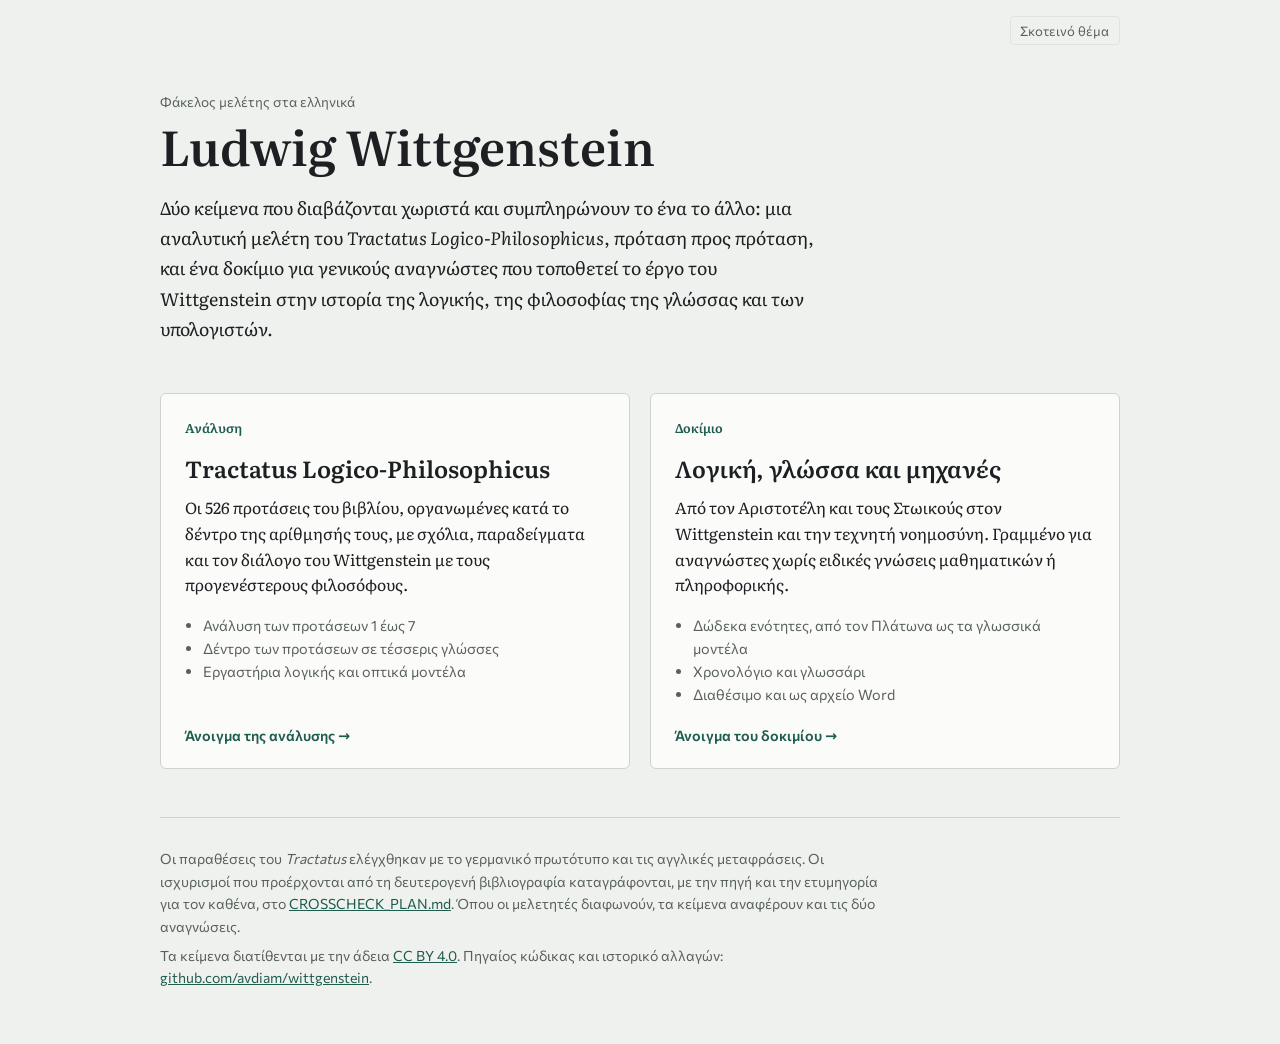
==== docs/index.html @ a24dbe30 "Publish as a site: essay page, cover page, docs/ for GitHub Pages - tools/build_essay_html.py genera" ====
<!DOCTYPE html>
<!-- Cover page of the site. Hand-written; the two pages it links to are generated
     (tractatus.html in part, essay.html entirely). Same design tokens as both. -->
<html lang="el">
<head>
<meta charset="UTF-8">
<meta name="viewport" content="width=device-width, initial-scale=1.0">
<title>Wittgenstein: φάκελος μελέτης</title>
<meta name="description" content="Ελληνικό υλικό μελέτης: ανάλυση του Tractatus Logico-Philosophicus του Wittgenstein και δοκίμιο για την ιστορία της λογικής, της γλώσσας και των υπολογιστών.">
<link rel="preconnect" href="https://fonts.googleapis.com">
<link rel="preconnect" href="https://fonts.gstatic.com" crossorigin>
<link href="https://fonts.googleapis.com/css2?family=Commissioner:wght@400..700&family=Literata:ital,opsz,wght@0,7..72,400..700;1,7..72,400..700&display=swap" rel="stylesheet">
<script>
  (function () {
    var mode = null;
    try { mode = localStorage.getItem('hw-tlp-theme'); } catch (e) {}
    if (mode !== 'dark' && mode !== 'light') {
      mode = window.matchMedia && window.matchMedia('(prefers-color-scheme: dark)').matches ? 'dark' : 'light';
    }
    if (mode === 'dark') document.documentElement.classList.add('dark');
  })();
</script>
<style>
  :root {
    --background: #eff1ee; --content: #fbfbf9; --border: #cdd3cd; --border-soft: #e0e4df;
    --foreground: #1c2022; --muted-foreground: #57605d;
    --primary: #1e5c4e; --primary-soft: rgba(30, 92, 78, 0.10); --secondary: #eceeea;
    --radius: 6px;
    --font-sans: 'Commissioner', 'Segoe UI', system-ui, -apple-system, Roboto, sans-serif;
    --font-serif: 'Literata', 'Palatino Linotype', Georgia, 'Times New Roman', serif;
  }
  html.dark {
    --background: #131618; --content: #1a1e20; --border: #333a3d; --border-soft: #262c2f;
    --foreground: #e3e6e2; --muted-foreground: #9aa4a2;
    --primary: #86cdb5; --primary-soft: rgba(134, 205, 181, 0.13); --secondary: #23282b;
  }
  * { box-sizing: border-box; }
  body { margin: 0; background: var(--background); color: var(--foreground); font-family: var(--font-sans); }
  a { color: var(--primary); }
  :focus-visible { outline: 2px solid var(--primary); outline-offset: 2px; }
  .wrap { max-width: 62rem; margin: 0 auto; padding: 0 1rem; }
  .top { display: flex; justify-content: flex-end; padding: 1rem 0 0; }
  .theme { font: inherit; font-size: .82rem; color: var(--muted-foreground); background: none; border: 1px solid var(--border-soft); border-radius: 4px; padding: .35rem .6rem; cursor: pointer; }
  .theme:hover { color: var(--foreground); border-color: var(--border); }
  header.cover { padding: 3rem 0 2rem; }
  .kicker { font-size: .85rem; color: var(--muted-foreground); margin: 0 0 .6rem; }
  h1 { font-family: var(--font-serif); font-weight: 600; font-size: clamp(2rem, 4.5vw, 3rem); line-height: 1.1; margin: 0; }
  .intro { font-family: var(--font-serif); font-size: 1.12rem; line-height: 1.7; max-width: 42rem; margin: 1.25rem 0 0; }
  .cards { display: grid; grid-template-columns: repeat(auto-fit, minmax(18rem, 1fr)); gap: 1.25rem; margin: 1rem 0 3rem; }
  .card { display: flex; flex-direction: column; background: var(--content); border: 1px solid var(--border); border-radius: var(--radius); padding: 1.5rem; text-decoration: none; color: var(--foreground); transition: border-color .15s ease, background .15s ease; }
  .card:hover { border-color: var(--primary); background: var(--primary-soft); }
  .card-label { font-size: .8rem; color: var(--primary); font-weight: 600; margin: 0 0 .5rem; }
  .card h2 { font-family: var(--font-serif); font-weight: 600; font-size: 1.45rem; line-height: 1.25; margin: 0 0 .75rem; }
  .card p { font-family: var(--font-serif); line-height: 1.6; margin: 0 0 1rem; }
  .card ul { margin: 0 0 1.25rem; padding-left: 1.1rem; font-size: .9rem; line-height: 1.6; color: var(--muted-foreground); }
  .card .go { margin-top: auto; font-size: .9rem; font-weight: 600; color: var(--primary); }
  .about { border-top: 1px solid var(--border); padding: 1.5rem 0 3rem; color: var(--muted-foreground); font-size: .88rem; line-height: 1.6; }
  .about p { margin: .4rem 0; max-width: 46rem; }
</style>
</head>
<body>
<div class="wrap">
  <div class="top"><button type="button" class="theme" id="themeBtn" onclick="toggleTheme()">Σκοτεινό θέμα</button></div>

  <header class="cover">
    <p class="kicker">Φάκελος μελέτης στα ελληνικά</p>
    <h1>Ludwig Wittgenstein</h1>
    <p class="intro">Δύο κείμενα που διαβάζονται χωριστά και συμπληρώνουν το ένα το άλλο: μια αναλυτική μελέτη του <em>Tractatus Logico-Philosophicus</em>, πρόταση προς πρόταση, και ένα δοκίμιο για γενικούς αναγνώστες που τοποθετεί το έργο του Wittgenstein στην ιστορία της λογικής, της φιλοσοφίας της γλώσσας και των υπολογιστών.</p>
  </header>

  <main class="cards">
    <a class="card" href="tractatus.html">
      <p class="card-label">Ανάλυση</p>
      <h2>Tractatus Logico-Philosophicus</h2>
      <p>Οι 526 προτάσεις του βιβλίου, οργανωμένες κατά το δέντρο της αρίθμησής τους, με σχόλια, παραδείγματα και τον διάλογο του Wittgenstein με τους προγενέστερους φιλοσόφους.</p>
      <ul>
        <li>Ανάλυση των προτάσεων 1 έως 7</li>
        <li>Δέντρο των προτάσεων σε τέσσερις γλώσσες</li>
        <li>Εργαστήρια λογικής και οπτικά μοντέλα</li>
      </ul>
      <span class="go">Άνοιγμα της ανάλυσης →</span>
    </a>
    <a class="card" href="essay.html">
      <p class="card-label">Δοκίμιο</p>
      <h2>Λογική, γλώσσα και μηχανές</h2>
      <p>Από τον Αριστοτέλη και τους Στωικούς στον Wittgenstein και την τεχνητή νοημοσύνη. Γραμμένο για αναγνώστες χωρίς ειδικές γνώσεις μαθηματικών ή πληροφορικής.</p>
      <ul>
        <li>Δώδεκα ενότητες, από τον Πλάτωνα ως τα γλωσσικά μοντέλα</li>
        <li>Χρονολόγιο και γλωσσάρι</li>
        <li>Διαθέσιμο και ως αρχείο Word</li>
      </ul>
      <span class="go">Άνοιγμα του δοκιμίου →</span>
    </a>
  </main>

  <footer class="about">
    <p>Οι παραθέσεις του <em>Tractatus</em> ελέγχθηκαν με το γερμανικό πρωτότυπο και τις αγγλικές μεταφράσεις. Οι ισχυρισμοί που προέρχονται από τη δευτερογενή βιβλιογραφία καταγράφονται, με την πηγή και την ετυμηγορία για τον καθένα, στο <a href="https://github.com/avdiam/wittgenstein/blob/main/CROSSCHECK_PLAN.md">CROSSCHECK_PLAN.md</a>. Όπου οι μελετητές διαφωνούν, τα κείμενα αναφέρουν και τις δύο αναγνώσεις.</p>
    <p>Τα κείμενα διατίθενται με την άδεια <a href="https://creativecommons.org/licenses/by/4.0/deed.el">CC BY 4.0</a>. Πηγαίος κώδικας και ιστορικό αλλαγών: <a href="https://github.com/avdiam/wittgenstein">github.com/avdiam/wittgenstein</a>.</p>
  </footer>
</div>
<script>
  function setThemeLabel() {
    var dark = document.documentElement.classList.contains('dark');
    document.getElementById('themeBtn').textContent = dark ? 'Φωτεινό θέμα' : 'Σκοτεινό θέμα';
  }
  function toggleTheme() {
    var dark = document.documentElement.classList.toggle('dark');
    try { localStorage.setItem('hw-tlp-theme', dark ? 'dark' : 'light'); } catch (e) {}
    setThemeLabel();
  }
  setThemeLabel();
</script>
</body>
</html>
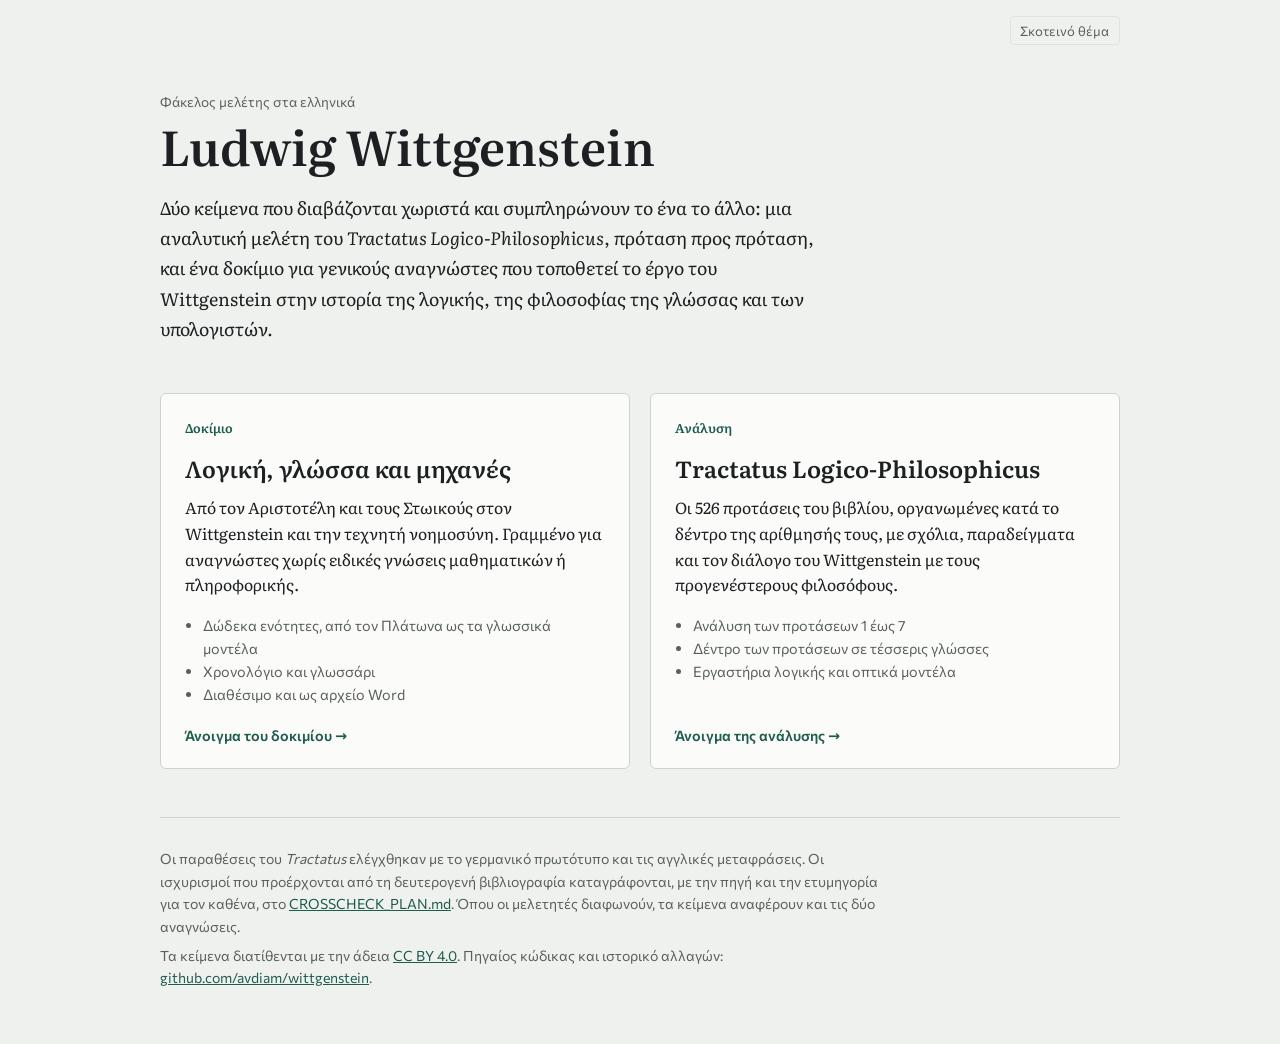
==== commit 42c338d2: "Light theme by default; justified essay on phones; essay card first Requests of the owner, 2026-11-1" ====
--- a/docs/index.html
+++ b/docs/index.html
@@ -14,9 +14,6 @@
   (function () {
     var mode = null;
     try { mode = localStorage.getItem('hw-tlp-theme'); } catch (e) {}
-    if (mode !== 'dark' && mode !== 'light') {
-      mode = window.matchMedia && window.matchMedia('(prefers-color-scheme: dark)').matches ? 'dark' : 'light';
-    }
     if (mode === 'dark') document.documentElement.classList.add('dark');
   })();
 </script>
@@ -69,6 +66,17 @@
   </header>
 
   <main class="cards">
+    <a class="card" href="essay.html">
+      <p class="card-label">Δοκίμιο</p>
+      <h2>Λογική, γλώσσα και μηχανές</h2>
+      <p>Από τον Αριστοτέλη και τους Στωικούς στον Wittgenstein και την τεχνητή νοημοσύνη. Γραμμένο για αναγνώστες χωρίς ειδικές γνώσεις μαθηματικών ή πληροφορικής.</p>
+      <ul>
+        <li>Δώδεκα ενότητες, από τον Πλάτωνα ως τα γλωσσικά μοντέλα</li>
+        <li>Χρονολόγιο και γλωσσάρι</li>
+        <li>Διαθέσιμο και ως αρχείο Word</li>
+      </ul>
+      <span class="go">Άνοιγμα του δοκιμίου →</span>
+    </a>
     <a class="card" href="tractatus.html">
       <p class="card-label">Ανάλυση</p>
       <h2>Tractatus Logico-Philosophicus</h2>
@@ -79,17 +87,6 @@
         <li>Εργαστήρια λογικής και οπτικά μοντέλα</li>
       </ul>
       <span class="go">Άνοιγμα της ανάλυσης →</span>
-    </a>
-    <a class="card" href="essay.html">
-      <p class="card-label">Δοκίμιο</p>
-      <h2>Λογική, γλώσσα και μηχανές</h2>
-      <p>Από τον Αριστοτέλη και τους Στωικούς στον Wittgenstein και την τεχνητή νοημοσύνη. Γραμμένο για αναγνώστες χωρίς ειδικές γνώσεις μαθηματικών ή πληροφορικής.</p>
-      <ul>
-        <li>Δώδεκα ενότητες, από τον Πλάτωνα ως τα γλωσσικά μοντέλα</li>
-        <li>Χρονολόγιο και γλωσσάρι</li>
-        <li>Διαθέσιμο και ως αρχείο Word</li>
-      </ul>
-      <span class="go">Άνοιγμα του δοκιμίου →</span>
     </a>
   </main>
 
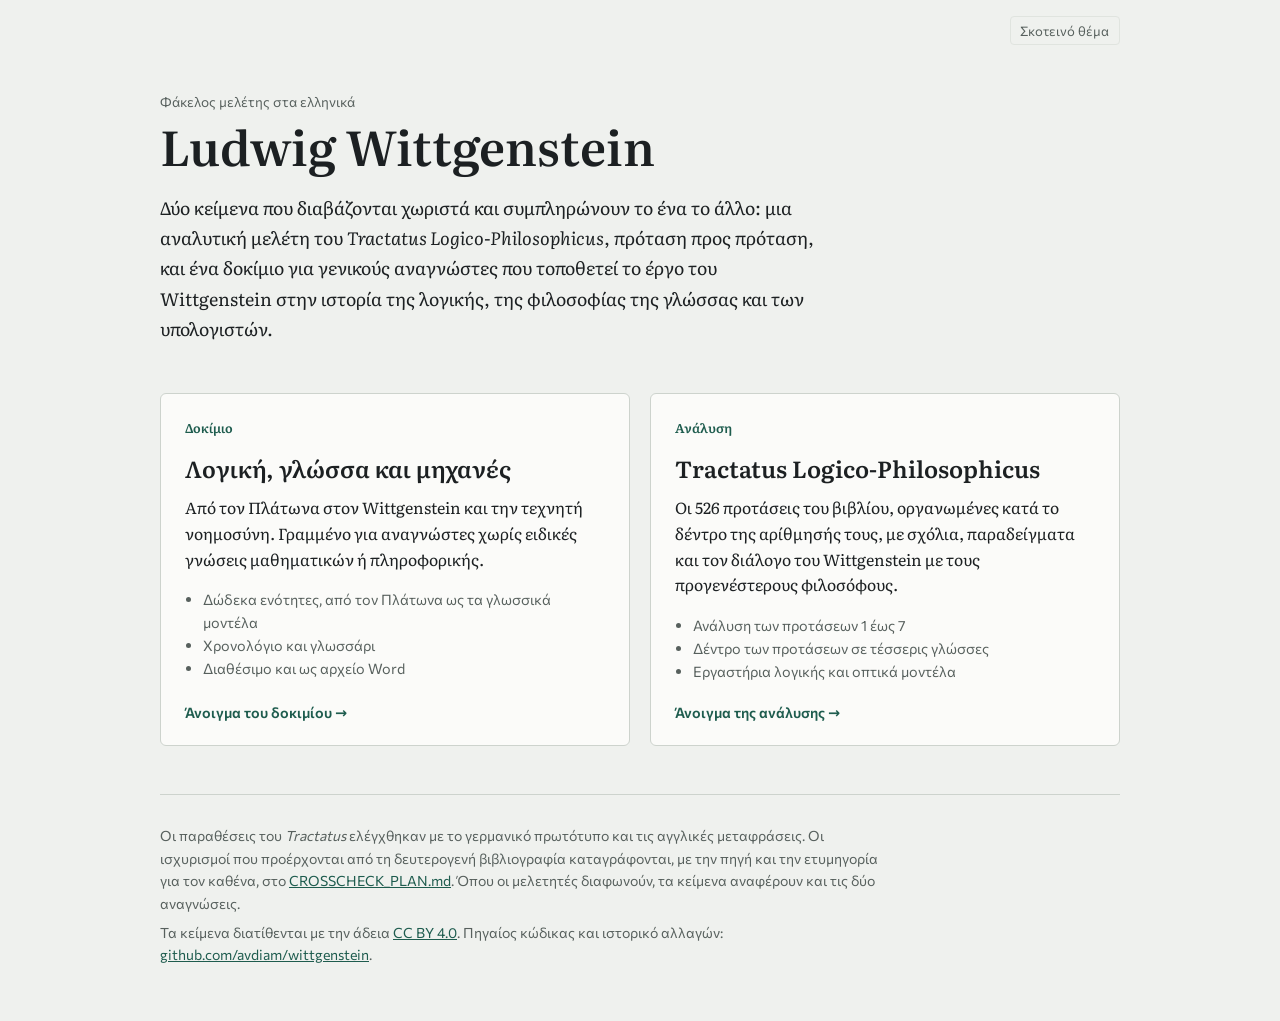
==== commit 408012fe: "Essay subtitle: from Plato to Wittgenstein and AI; TODO: owner's checks Section 1 opens with Plato, " ====
--- a/docs/index.html
+++ b/docs/index.html
@@ -69,7 +69,7 @@
     <a class="card" href="essay.html">
       <p class="card-label">Δοκίμιο</p>
       <h2>Λογική, γλώσσα και μηχανές</h2>
-      <p>Από τον Αριστοτέλη και τους Στωικούς στον Wittgenstein και την τεχνητή νοημοσύνη. Γραμμένο για αναγνώστες χωρίς ειδικές γνώσεις μαθηματικών ή πληροφορικής.</p>
+      <p>Από τον Πλάτωνα στον Wittgenstein και την τεχνητή νοημοσύνη. Γραμμένο για αναγνώστες χωρίς ειδικές γνώσεις μαθηματικών ή πληροφορικής.</p>
       <ul>
         <li>Δώδεκα ενότητες, από τον Πλάτωνα ως τα γλωσσικά μοντέλα</li>
         <li>Χρονολόγιο και γλωσσάρι</li>
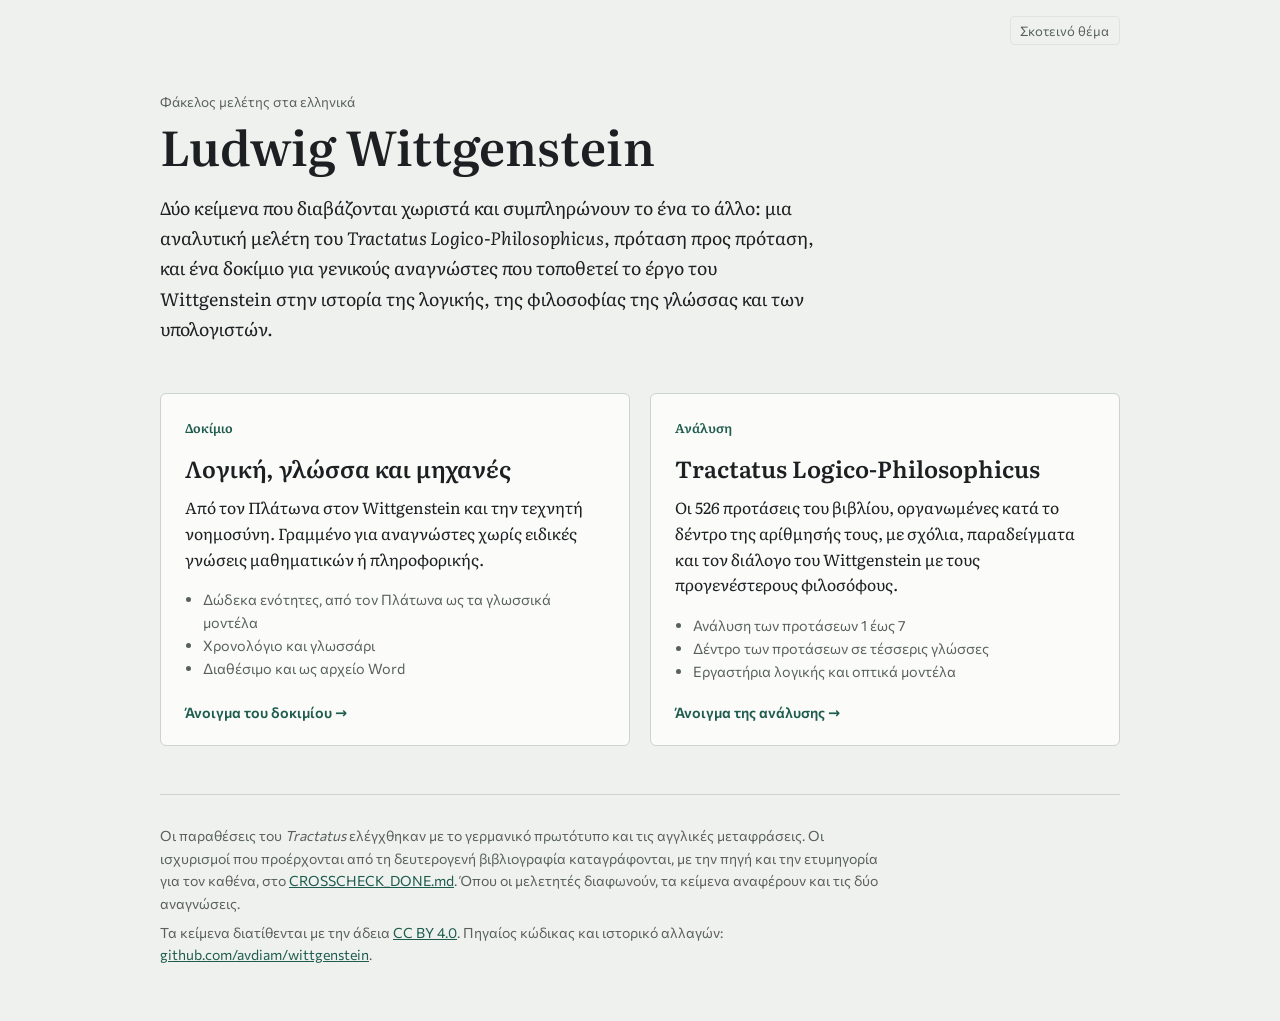
==== commit 6458ed25: "Split the notes into pending and done - TODO.md keeps only pending work; finished items move to DONE" ====
--- a/docs/index.html
+++ b/docs/index.html
@@ -91,7 +91,7 @@
   </main>
 
   <footer class="about">
-    <p>Οι παραθέσεις του <em>Tractatus</em> ελέγχθηκαν με το γερμανικό πρωτότυπο και τις αγγλικές μεταφράσεις. Οι ισχυρισμοί που προέρχονται από τη δευτερογενή βιβλιογραφία καταγράφονται, με την πηγή και την ετυμηγορία για τον καθένα, στο <a href="https://github.com/avdiam/wittgenstein/blob/main/CROSSCHECK_PLAN.md">CROSSCHECK_PLAN.md</a>. Όπου οι μελετητές διαφωνούν, τα κείμενα αναφέρουν και τις δύο αναγνώσεις.</p>
+    <p>Οι παραθέσεις του <em>Tractatus</em> ελέγχθηκαν με το γερμανικό πρωτότυπο και τις αγγλικές μεταφράσεις. Οι ισχυρισμοί που προέρχονται από τη δευτερογενή βιβλιογραφία καταγράφονται, με την πηγή και την ετυμηγορία για τον καθένα, στο <a href="https://github.com/avdiam/wittgenstein/blob/main/CROSSCHECK_DONE.md">CROSSCHECK_DONE.md</a>. Όπου οι μελετητές διαφωνούν, τα κείμενα αναφέρουν και τις δύο αναγνώσεις.</p>
     <p>Τα κείμενα διατίθενται με την άδεια <a href="https://creativecommons.org/licenses/by/4.0/deed.el">CC BY 4.0</a>. Πηγαίος κώδικας και ιστορικό αλλαγών: <a href="https://github.com/avdiam/wittgenstein">github.com/avdiam/wittgenstein</a>.</p>
   </footer>
 </div>
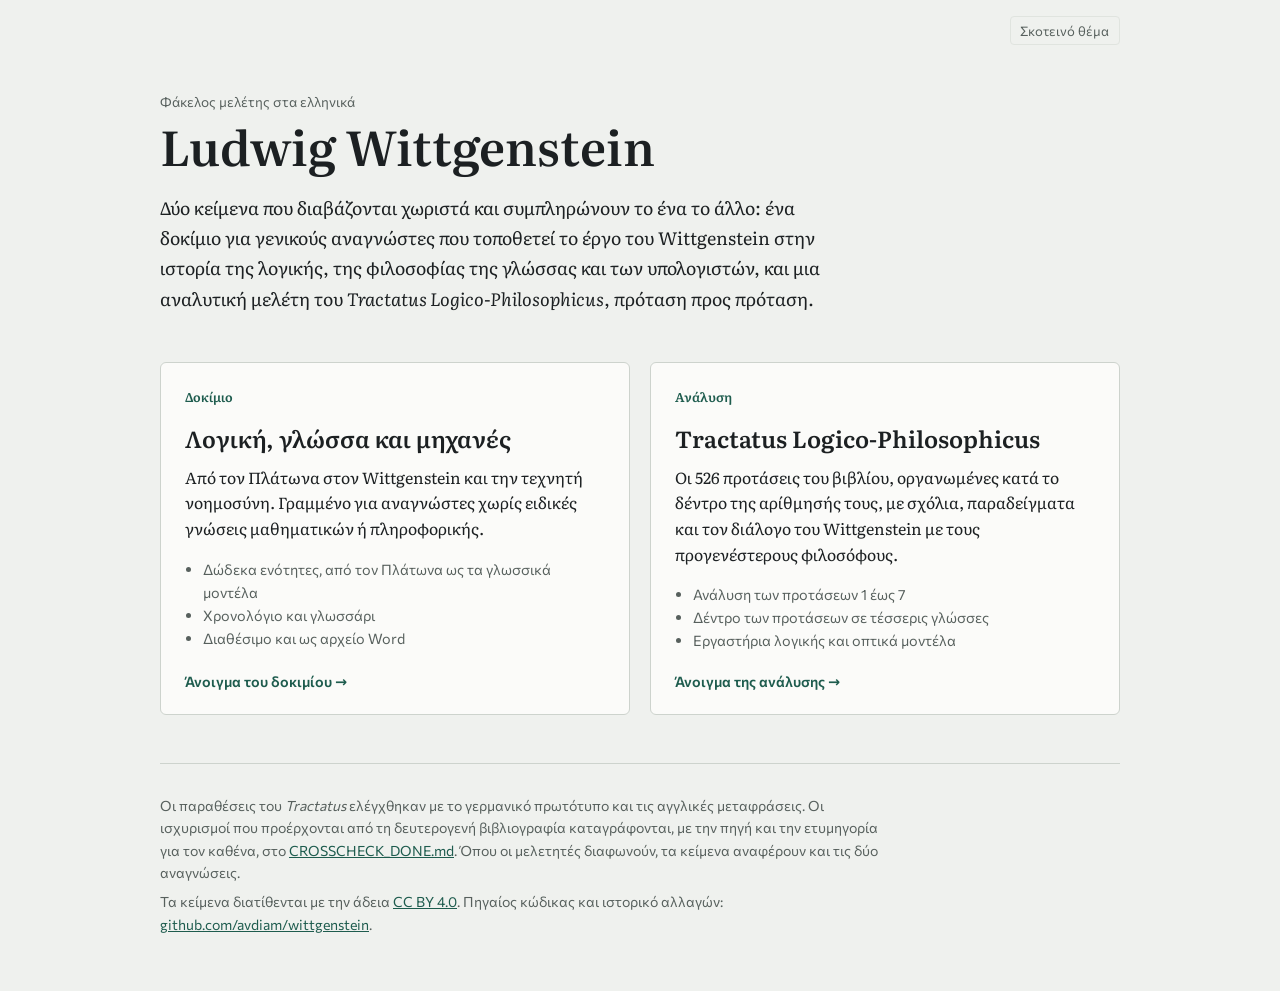
==== commit a1b59c6d: "Cover page: introduce the essay first, then the Tractatus study Co-Authored-By: Claude Opus 5.5 <nor" ====
--- a/docs/index.html
+++ b/docs/index.html
@@ -6,7 +6,7 @@
 <meta charset="UTF-8">
 <meta name="viewport" content="width=device-width, initial-scale=1.0">
 <title>Wittgenstein: φάκελος μελέτης</title>
-<meta name="description" content="Ελληνικό υλικό μελέτης: ανάλυση του Tractatus Logico-Philosophicus του Wittgenstein και δοκίμιο για την ιστορία της λογικής, της γλώσσας και των υπολογιστών.">
+<meta name="description" content="Ελληνικό υλικό μελέτης: δοκίμιο για την ιστορία της λογικής, της γλώσσας και των υπολογιστών και ανάλυση του Tractatus Logico-Philosophicus του Wittgenstein.">
 <link rel="preconnect" href="https://fonts.googleapis.com">
 <link rel="preconnect" href="https://fonts.gstatic.com" crossorigin>
 <link href="https://fonts.googleapis.com/css2?family=Commissioner:wght@400..700&family=Literata:ital,opsz,wght@0,7..72,400..700;1,7..72,400..700&display=swap" rel="stylesheet">
@@ -62,7 +62,7 @@
   <header class="cover">
     <p class="kicker">Φάκελος μελέτης στα ελληνικά</p>
     <h1>Ludwig Wittgenstein</h1>
-    <p class="intro">Δύο κείμενα που διαβάζονται χωριστά και συμπληρώνουν το ένα το άλλο: μια αναλυτική μελέτη του <em>Tractatus Logico-Philosophicus</em>, πρόταση προς πρόταση, και ένα δοκίμιο για γενικούς αναγνώστες που τοποθετεί το έργο του Wittgenstein στην ιστορία της λογικής, της φιλοσοφίας της γλώσσας και των υπολογιστών.</p>
+    <p class="intro">Δύο κείμενα που διαβάζονται χωριστά και συμπληρώνουν το ένα το άλλο: ένα δοκίμιο για γενικούς αναγνώστες που τοποθετεί το έργο του Wittgenstein στην ιστορία της λογικής, της φιλοσοφίας της γλώσσας και των υπολογιστών, και μια αναλυτική μελέτη του <em>Tractatus Logico-Philosophicus</em>, πρόταση προς πρόταση.</p>
   </header>
 
   <main class="cards">
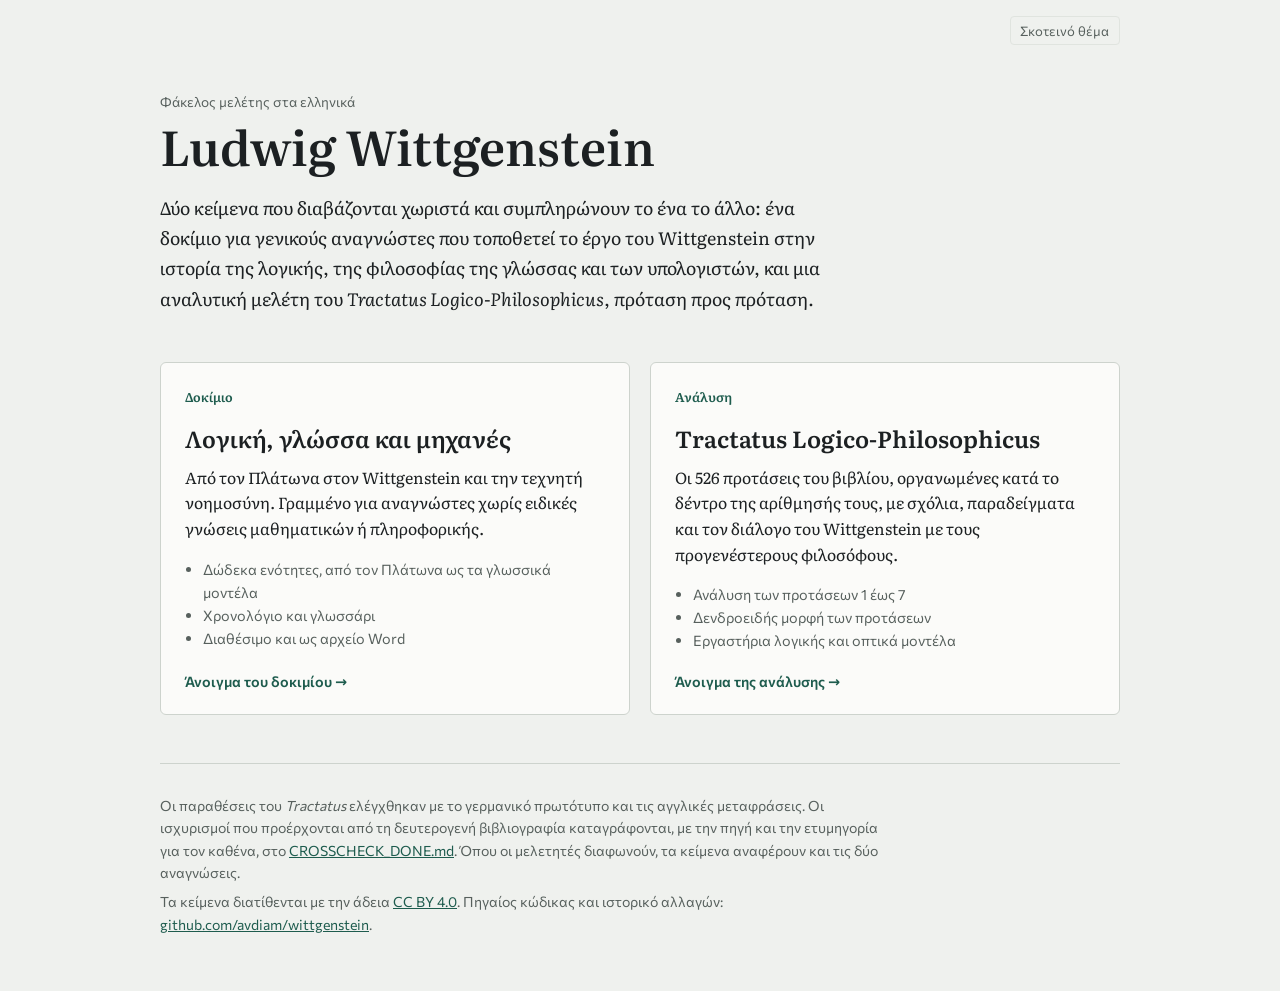
==== commit 0c26d883: "Stage 4: sync docs and cover page, visual polish and Chrome verification" ====
--- a/docs/index.html
+++ b/docs/index.html
@@ -1,6 +1,6 @@
 <!DOCTYPE html>
-<!-- Cover page of the site. Hand-written; the two pages it links to are generated
-     (tractatus.html in part, essay.html entirely). Same design tokens as both. -->
+<!-- Cover page of the site. Hand-written; the two pages it links to are
+     generated in full (tractatus.html and essay.html). Same design tokens as both. -->
 <html lang="el">
 <head>
 <meta charset="UTF-8">
@@ -83,7 +83,7 @@
       <p>Οι 526 προτάσεις του βιβλίου, οργανωμένες κατά το δέντρο της αρίθμησής τους, με σχόλια, παραδείγματα και τον διάλογο του Wittgenstein με τους προγενέστερους φιλοσόφους.</p>
       <ul>
         <li>Ανάλυση των προτάσεων 1 έως 7</li>
-        <li>Δέντρο των προτάσεων σε τέσσερις γλώσσες</li>
+        <li>Δενδροειδής μορφή των προτάσεων</li>
         <li>Εργαστήρια λογικής και οπτικά μοντέλα</li>
       </ul>
       <span class="go">Άνοιγμα της ανάλυσης →</span>
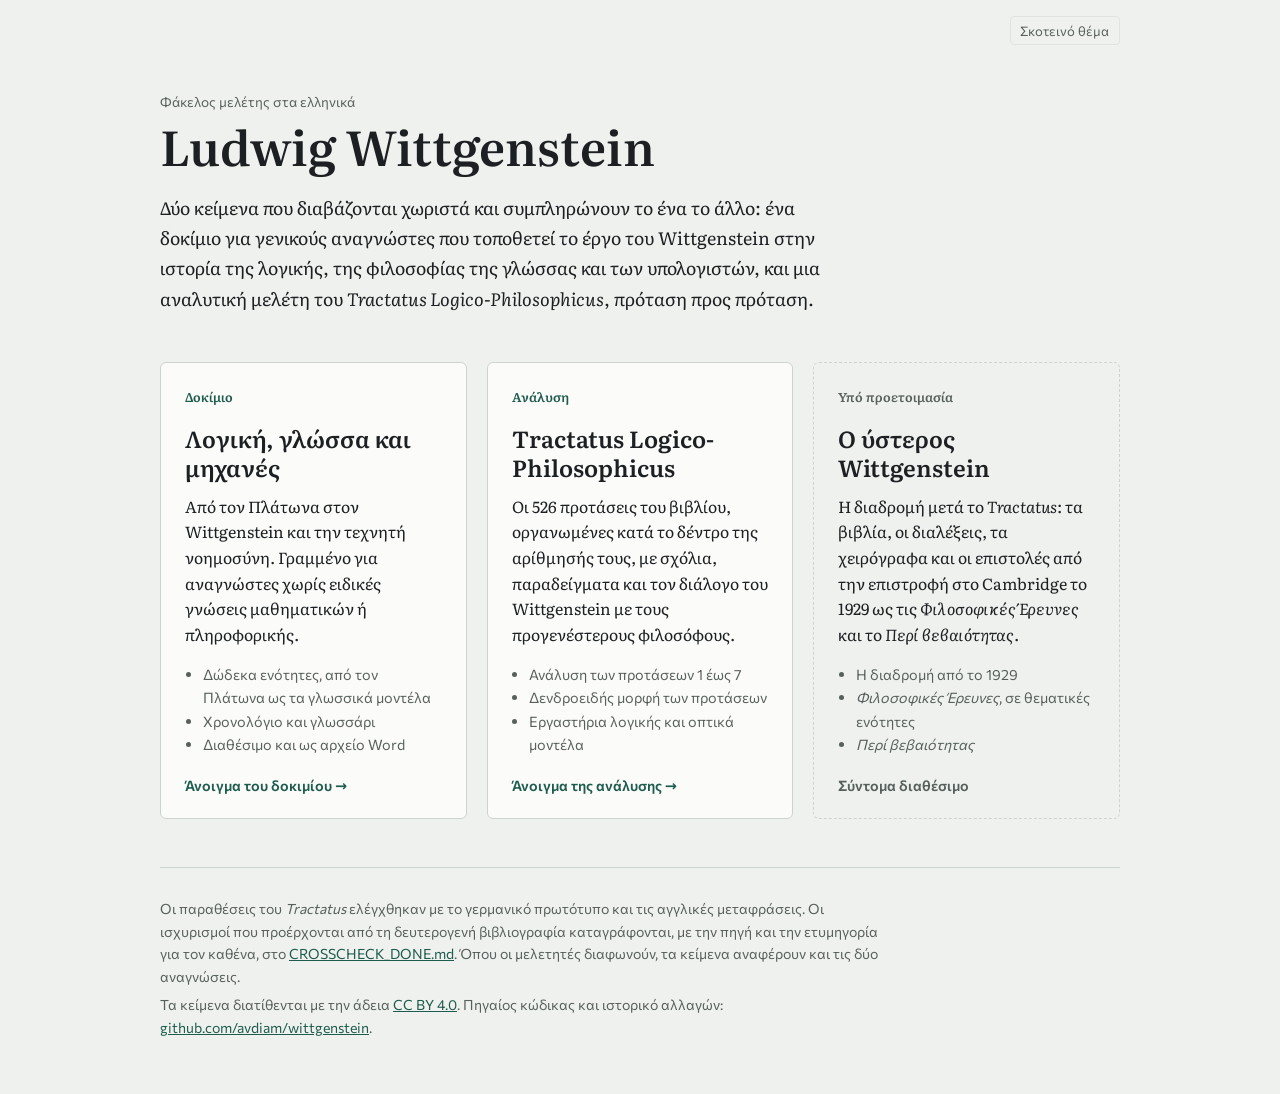
==== commit 19386f54: "Cover page: a placeholder card for the later Wittgenstein «Ο ύστερος Wittgenstein», marked as in pre" ====
--- a/docs/index.html
+++ b/docs/index.html
@@ -51,6 +51,9 @@
   .card p { font-family: var(--font-serif); line-height: 1.6; margin: 0 0 1rem; }
   .card ul { margin: 0 0 1.25rem; padding-left: 1.1rem; font-size: .9rem; line-height: 1.6; color: var(--muted-foreground); }
   .card .go { margin-top: auto; font-size: .9rem; font-weight: 600; color: var(--primary); }
+  .card.soon { border-style: dashed; background: transparent; cursor: default; }
+  .card.soon:hover { border-color: var(--border); background: transparent; }
+  .card.soon .card-label, .card.soon .go { color: var(--muted-foreground); }
   .about { border-top: 1px solid var(--border); padding: 1.5rem 0 3rem; color: var(--muted-foreground); font-size: .88rem; line-height: 1.6; }
   .about p { margin: .4rem 0; max-width: 46rem; }
 </style>
@@ -88,6 +91,17 @@
       </ul>
       <span class="go">Άνοιγμα της ανάλυσης →</span>
     </a>
+    <div class="card soon" aria-disabled="true">
+      <p class="card-label">Υπό προετοιμασία</p>
+      <h2>Ο ύστερος Wittgenstein</h2>
+      <p>Η διαδρομή μετά το <em>Tractatus</em>: τα βιβλία, οι διαλέξεις, τα χειρόγραφα και οι επιστολές από την επιστροφή στο Cambridge το 1929 ως τις <em>Φιλοσοφικές Έρευνες</em> και το <em>Περί βεβαιότητας</em>.</p>
+      <ul>
+        <li>Η διαδρομή από το 1929</li>
+        <li><em>Φιλοσοφικές Έρευνες</em>, σε θεματικές ενότητες</li>
+        <li><em>Περί βεβαιότητας</em></li>
+      </ul>
+      <span class="go">Σύντομα διαθέσιμο</span>
+    </div>
   </main>
 
   <footer class="about">
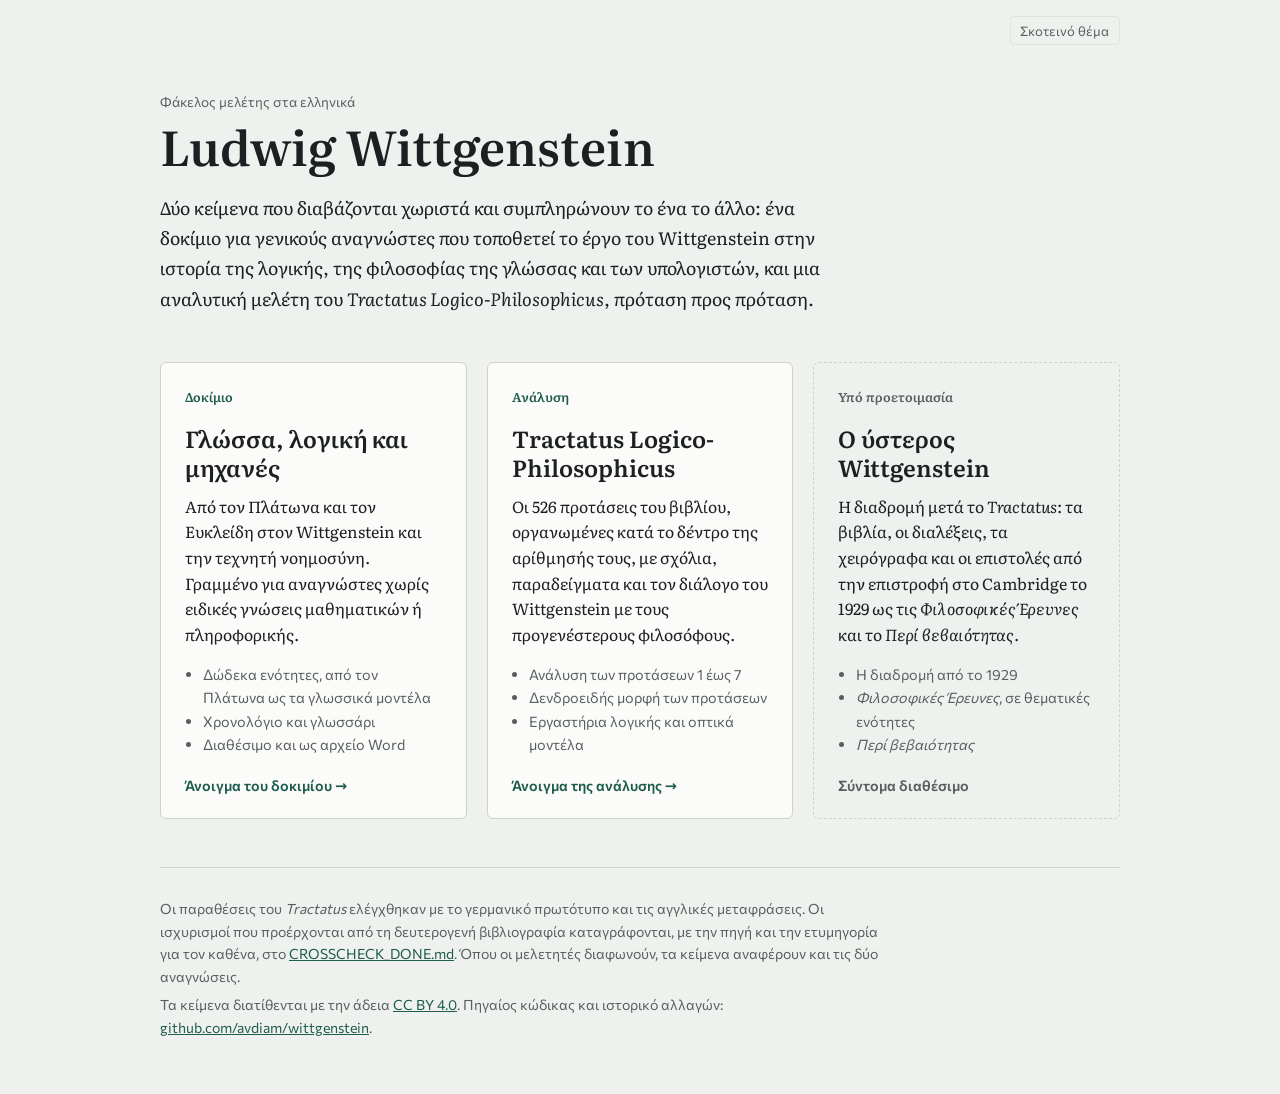
==== commit 388e8deb: "Essay: new title, language first, with Euclid in the subtitle (X16) The file names and essay.html ke" ====
--- a/docs/index.html
+++ b/docs/index.html
@@ -71,8 +71,8 @@
   <main class="cards">
     <a class="card" href="essay.html">
       <p class="card-label">Δοκίμιο</p>
-      <h2>Λογική, γλώσσα και μηχανές</h2>
-      <p>Από τον Πλάτωνα στον Wittgenstein και την τεχνητή νοημοσύνη. Γραμμένο για αναγνώστες χωρίς ειδικές γνώσεις μαθηματικών ή πληροφορικής.</p>
+      <h2>Γλώσσα, λογική και μηχανές</h2>
+      <p>Από τον Πλάτωνα και τον Ευκλείδη στον Wittgenstein και την τεχνητή νοημοσύνη. Γραμμένο για αναγνώστες χωρίς ειδικές γνώσεις μαθηματικών ή πληροφορικής.</p>
       <ul>
         <li>Δώδεκα ενότητες, από τον Πλάτωνα ως τα γλωσσικά μοντέλα</li>
         <li>Χρονολόγιο και γλωσσάρι</li>
